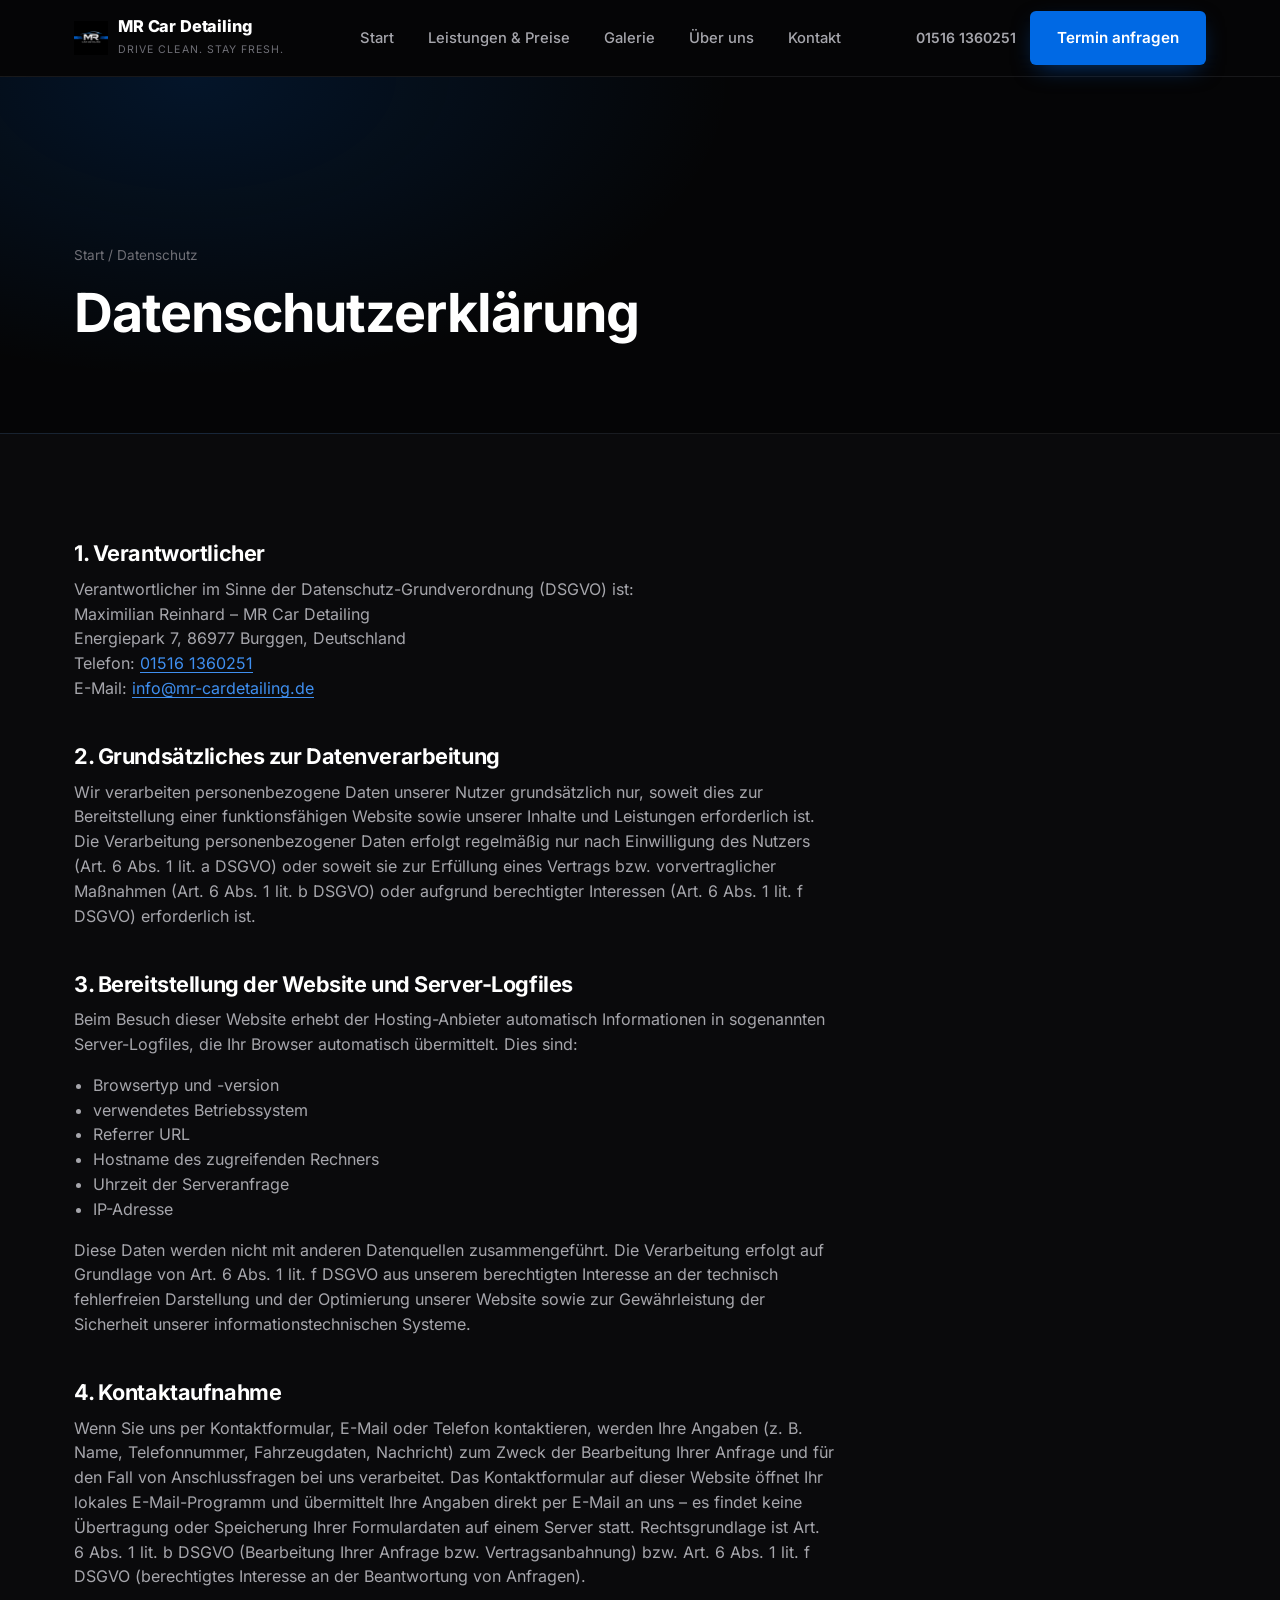
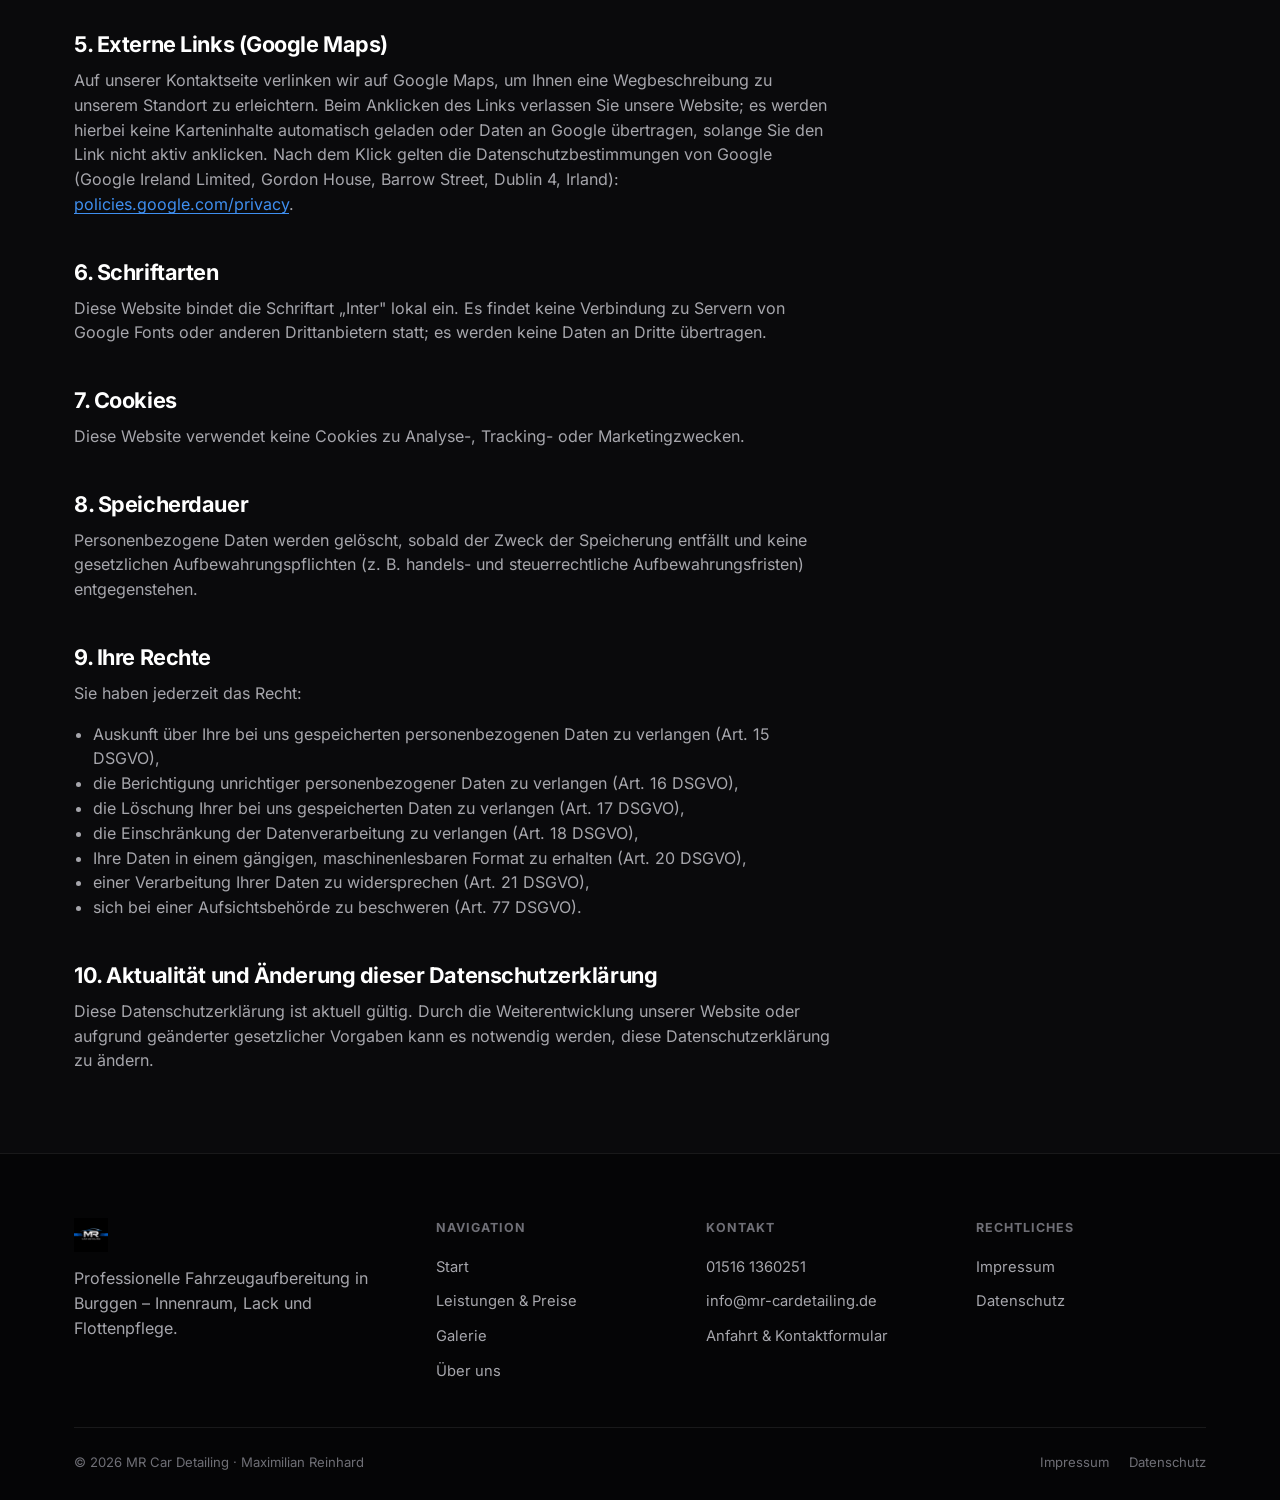
==== datenschutz.html @ b1532a8d "Add MR Car Detailing website Static HTML/CSS/JS site (no build step) with Start, Leistungen & Preise" ====
<!doctype html>
<html lang="de">
<head>
<meta charset="UTF-8">
<meta name="viewport" content="width=device-width, initial-scale=1.0">
<title>Datenschutzerklärung – MR Car Detailing</title>
<meta name="robots" content="noindex">
<link rel="icon" type="image/png" href="assets/img/logo/logo-dark.png">
<link rel="stylesheet" href="assets/css/fonts.css">
<link rel="stylesheet" href="assets/css/style.css">
</head>
<body>

<header class="site-header">
  <div class="container">
    <a href="index.html" class="brand">
      <img src="assets/img/logo/logo-dark.png" alt="MR Car Detailing Logo">
      <span class="stack">
        <span class="brand-name">MR Car Detailing</span>
        <span class="brand-tagline">Drive Clean. Stay Fresh.</span>
      </span>
    </a>
    <nav class="nav-links">
      <a href="index.html">Start</a>
      <a href="leistungen-preise.html">Leistungen &amp; Preise</a>
      <a href="galerie.html">Galerie</a>
      <a href="ueber-uns.html">Über uns</a>
      <a href="kontakt.html">Kontakt</a>
    </nav>
    <div class="nav-cta">
      <a class="nav-phone" href="tel:+4915161360251">01516 1360251</a>
      <a class="btn btn-primary" href="kontakt.html">Termin anfragen</a>
      <button class="nav-toggle" aria-label="Menü öffnen" aria-expanded="false">☰</button>
    </div>
  </div>
</header>
<div class="mobile-menu">
  <div class="container">
    <a href="index.html">Start</a>
    <a href="leistungen-preise.html">Leistungen &amp; Preise</a>
    <a href="galerie.html">Galerie</a>
    <a href="ueber-uns.html">Über uns</a>
    <a href="kontakt.html">Kontakt</a>
    <a href="tel:+4915161360251">01516 1360251</a>
  </div>
</div>

<header class="page-header">
  <div class="container">
    <div class="breadcrumb"><a href="index.html">Start</a> / Datenschutz</div>
    <h1>Datenschutzerklärung</h1>
  </div>
</header>

<main>
  <section class="section-tight">
    <div class="container">
      <div class="legal-content">

        <h2>1. Verantwortlicher</h2>
        <p>
          Verantwortlicher im Sinne der Datenschutz-Grundverordnung (DSGVO) ist:<br>
          Maximilian Reinhard – MR Car Detailing<br>
          Energiepark 7, 86977 Burggen, Deutschland<br>
          Telefon: <a href="tel:+4915161360251">01516 1360251</a><br>
          E-Mail: <a href="mailto:info@mr-cardetailing.de">info@mr-cardetailing.de</a>
        </p>

        <h2>2. Grundsätzliches zur Datenverarbeitung</h2>
        <p>Wir verarbeiten personenbezogene Daten unserer Nutzer grundsätzlich nur, soweit dies zur Bereitstellung einer funktionsfähigen Website sowie unserer Inhalte und Leistungen erforderlich ist. Die Verarbeitung personenbezogener Daten erfolgt regelmäßig nur nach Einwilligung des Nutzers (Art. 6 Abs. 1 lit. a DSGVO) oder soweit sie zur Erfüllung eines Vertrags bzw. vorvertraglicher Maßnahmen (Art. 6 Abs. 1 lit. b DSGVO) oder aufgrund berechtigter Interessen (Art. 6 Abs. 1 lit. f DSGVO) erforderlich ist.</p>

        <h2>3. Bereitstellung der Website und Server-Logfiles</h2>
        <p>Beim Besuch dieser Website erhebt der Hosting-Anbieter automatisch Informationen in sogenannten Server-Logfiles, die Ihr Browser automatisch übermittelt. Dies sind:</p>
        <ul>
          <li>Browsertyp und -version</li>
          <li>verwendetes Betriebssystem</li>
          <li>Referrer URL</li>
          <li>Hostname des zugreifenden Rechners</li>
          <li>Uhrzeit der Serveranfrage</li>
          <li>IP-Adresse</li>
        </ul>
        <p>Diese Daten werden nicht mit anderen Datenquellen zusammengeführt. Die Verarbeitung erfolgt auf Grundlage von Art. 6 Abs. 1 lit. f DSGVO aus unserem berechtigten Interesse an der technisch fehlerfreien Darstellung und der Optimierung unserer Website sowie zur Gewährleistung der Sicherheit unserer informationstechnischen Systeme.</p>

        <h2>4. Kontaktaufnahme</h2>
        <p>Wenn Sie uns per Kontaktformular, E-Mail oder Telefon kontaktieren, werden Ihre Angaben (z. B. Name, Telefonnummer, Fahrzeugdaten, Nachricht) zum Zweck der Bearbeitung Ihrer Anfrage und für den Fall von Anschlussfragen bei uns verarbeitet. Das Kontaktformular auf dieser Website öffnet Ihr lokales E-Mail-Programm und übermittelt Ihre Angaben direkt per E-Mail an uns – es findet keine Übertragung oder Speicherung Ihrer Formulardaten auf einem Server statt. Rechtsgrundlage ist Art. 6 Abs. 1 lit. b DSGVO (Bearbeitung Ihrer Anfrage bzw. Vertragsanbahnung) bzw. Art. 6 Abs. 1 lit. f DSGVO (berechtigtes Interesse an der Beantwortung von Anfragen).</p>

        <h2>5. Externe Links (Google Maps)</h2>
        <p>Auf unserer Kontaktseite verlinken wir auf Google Maps, um Ihnen eine Wegbeschreibung zu unserem Standort zu erleichtern. Beim Anklicken des Links verlassen Sie unsere Website; es werden hierbei keine Karteninhalte automatisch geladen oder Daten an Google übertragen, solange Sie den Link nicht aktiv anklicken. Nach dem Klick gelten die Datenschutzbestimmungen von Google (Google Ireland Limited, Gordon House, Barrow Street, Dublin 4, Irland): <a href="https://policies.google.com/privacy" target="_blank" rel="noopener">policies.google.com/privacy</a>.</p>

        <h2>6. Schriftarten</h2>
        <p>Diese Website bindet die Schriftart „Inter" lokal ein. Es findet keine Verbindung zu Servern von Google Fonts oder anderen Drittanbietern statt; es werden keine Daten an Dritte übertragen.</p>

        <h2>7. Cookies</h2>
        <p>Diese Website verwendet keine Cookies zu Analyse-, Tracking- oder Marketingzwecken.</p>

        <h2>8. Speicherdauer</h2>
        <p>Personenbezogene Daten werden gelöscht, sobald der Zweck der Speicherung entfällt und keine gesetzlichen Aufbewahrungspflichten (z. B. handels- und steuerrechtliche Aufbewahrungsfristen) entgegenstehen.</p>

        <h2>9. Ihre Rechte</h2>
        <p>Sie haben jederzeit das Recht:</p>
        <ul>
          <li>Auskunft über Ihre bei uns gespeicherten personenbezogenen Daten zu verlangen (Art. 15 DSGVO),</li>
          <li>die Berichtigung unrichtiger personenbezogener Daten zu verlangen (Art. 16 DSGVO),</li>
          <li>die Löschung Ihrer bei uns gespeicherten Daten zu verlangen (Art. 17 DSGVO),</li>
          <li>die Einschränkung der Datenverarbeitung zu verlangen (Art. 18 DSGVO),</li>
          <li>Ihre Daten in einem gängigen, maschinenlesbaren Format zu erhalten (Art. 20 DSGVO),</li>
          <li>einer Verarbeitung Ihrer Daten zu widersprechen (Art. 21 DSGVO),</li>
          <li>sich bei einer Aufsichtsbehörde zu beschweren (Art. 77 DSGVO).</li>
        </ul>

        <h2>10. Aktualität und Änderung dieser Datenschutzerklärung</h2>
        <p>Diese Datenschutzerklärung ist aktuell gültig. Durch die Weiterentwicklung unserer Website oder aufgrund geänderter gesetzlicher Vorgaben kann es notwendig werden, diese Datenschutzerklärung zu ändern.</p>

      </div>
    </div>
  </section>
</main>

<footer class="site-footer">
  <div class="container">
    <div class="footer-grid">
      <div>
        <a href="index.html" class="brand" style="margin-bottom:14px;">
          <img src="assets/img/logo/logo-dark.png" alt="MR Car Detailing Logo">
        </a>
        <p style="max-width:32ch;">Professionelle Fahrzeugaufbereitung in Burggen – Innenraum, Lack und Flottenpflege.</p>
      </div>
      <div>
        <h4>Navigation</h4>
        <ul>
          <li><a href="index.html">Start</a></li>
          <li><a href="leistungen-preise.html">Leistungen &amp; Preise</a></li>
          <li><a href="galerie.html">Galerie</a></li>
          <li><a href="ueber-uns.html">Über uns</a></li>
        </ul>
      </div>
      <div>
        <h4>Kontakt</h4>
        <ul>
          <li><a href="tel:+4915161360251">01516 1360251</a></li>
          <li><a href="mailto:info@mr-cardetailing.de">info@mr-cardetailing.de</a></li>
          <li><a href="kontakt.html">Anfahrt &amp; Kontaktformular</a></li>
        </ul>
      </div>
      <div>
        <h4>Rechtliches</h4>
        <ul>
          <li><a href="impressum.html">Impressum</a></li>
          <li><a href="datenschutz.html">Datenschutz</a></li>
        </ul>
      </div>
    </div>
    <div class="footer-bottom">
      <span>© <span id="year"></span> MR Car Detailing · Maximilian Reinhard</span>
      <nav><a href="impressum.html">Impressum</a><a href="datenschutz.html">Datenschutz</a></nav>
    </div>
  </div>
</footer>

<script>document.getElementById("year").textContent = new Date().getFullYear();</script>
<script src="assets/js/main.js"></script>
</body>
</html>
---- assets/css/fonts.css ----
/* Inter — self-hosted (SIL OFL 1.1, see assets/fonts/OFL.txt), variable font instanced per weight */
@font-face {
  font-family: "Inter";
  font-style: normal;
  font-weight: 300 800;
  font-display: swap;
  src: url("../fonts/inter-latin.woff2") format("woff2");
  unicode-range: U+0000-00FF, U+0131, U+0152-0153, U+02BB-02BC, U+02C6, U+02DA, U+02DC, U+2000-206F, U+2074, U+20AC, U+2122, U+2191, U+2193, U+2212, U+2215, U+FEFF, U+FFFD;
}
@font-face {
  font-family: "Inter";
  font-style: normal;
  font-weight: 300 800;
  font-display: swap;
  src: url("../fonts/inter-latin-ext.woff2") format("woff2");
  unicode-range: U+0100-024F, U+0259, U+1E00-1EFF, U+2020, U+20A0-20AB, U+20AD-20CF, U+2113, U+2C60-2C7F, U+A720-A7FF;
}
---- assets/css/style.css ----
/* ===========================================================
   MR Car Detailing — Design Tokens & Base Styles
   =========================================================== */

:root {
  /* Brand colors (extracted from logo) */
  --brand-blue: #0069e4;
  --brand-blue-light: #3f8ff0;
  --brand-blue-dark: #0050ad;
  --chrome-100: #f2f2f3;
  --chrome-300: #d6d6d9;
  --chrome-500: #a9a9ae;

  /* Surface tones — avoid pure #000 to prevent OLED smear / keep depth */
  --bg-deep: #050506;
  --bg-base: #0a0a0c;
  --bg-elevated: #121215;
  --bg-elevated-2: #1a1a1e;
  --border-hairline: rgba(255, 255, 255, 0.08);
  --border-hairline-strong: rgba(255, 255, 255, 0.14);

  --fg: #f5f5f6;
  --fg-muted: #a6a6ac;
  --fg-faint: #6f6f76;

  --radius-sm: 6px;
  --radius-md: 12px;
  --radius-lg: 20px;

  --shadow-card: 0 1px 2px rgba(0, 0, 0, 0.4), 0 12px 32px -12px rgba(0, 0, 0, 0.55);
  --ease: cubic-bezier(0.16, 1, 0.3, 1);

  --container: 1180px;

  font-family: "Inter", -apple-system, BlinkMacSystemFont, "Segoe UI", sans-serif;
}

* { box-sizing: border-box; }
html { scroll-behavior: smooth; }

body {
  margin: 0;
  background: var(--bg-base);
  color: var(--fg);
  font-family: "Inter", -apple-system, BlinkMacSystemFont, "Segoe UI", sans-serif;
  -webkit-font-smoothing: antialiased;
  line-height: 1.55;
}

img { max-width: 100%; display: block; }

a { color: inherit; text-decoration: none; }

.container {
  width: 100%;
  max-width: var(--container);
  margin-inline: auto;
  padding-inline: 24px;
}

h1, h2, h3, h4 {
  font-weight: 700;
  letter-spacing: -0.02em;
  margin: 0 0 0.5em;
  color: #ffffff;
}

h1 { font-size: clamp(2.1rem, 4.2vw, 3.4rem); line-height: 1.08; }
h2 { font-size: clamp(1.6rem, 2.8vw, 2.3rem); line-height: 1.15; }
h3 { font-size: 1.25rem; }

p { color: var(--fg-muted); margin: 0 0 1em; }

.eyebrow {
  display: inline-flex;
  align-items: center;
  gap: 8px;
  font-size: 0.78rem;
  font-weight: 600;
  letter-spacing: 0.14em;
  text-transform: uppercase;
  color: var(--brand-blue-light);
  margin-bottom: 14px;
}
.eyebrow::before {
  content: "";
  width: 22px;
  height: 2px;
  background: var(--brand-blue);
  display: inline-block;
}

.lede {
  font-size: 1.1rem;
  color: var(--fg-muted);
  max-width: 60ch;
}

/* ---------- Buttons ---------- */
.btn {
  display: inline-flex;
  align-items: center;
  justify-content: center;
  gap: 8px;
  padding: 14px 26px;
  border-radius: var(--radius-sm);
  font-weight: 600;
  font-size: 0.95rem;
  border: 1px solid transparent;
  cursor: pointer;
  transition: transform 0.2s var(--ease), background 0.2s var(--ease), border-color 0.2s var(--ease), color .2s var(--ease);
  white-space: nowrap;
}
.btn:active { transform: scale(0.97); }

.btn-primary {
  background: var(--brand-blue);
  color: #fff;
  box-shadow: 0 8px 24px -8px rgba(0, 105, 228, 0.55);
}
.btn-primary:hover { background: var(--brand-blue-light); }

.btn-ghost {
  background: transparent;
  border-color: var(--border-hairline-strong);
  color: var(--fg);
}
.btn-ghost:hover { border-color: var(--brand-blue-light); color: var(--brand-blue-light); }

.btn-block { width: 100%; }

/* ---------- Header ---------- */
.site-header {
  position: sticky;
  top: 0;
  z-index: 50;
  background: rgba(5, 5, 6, 0.78);
  backdrop-filter: blur(14px) saturate(140%);
  border-bottom: 1px solid var(--border-hairline);
}
.site-header .container {
  display: flex;
  align-items: center;
  justify-content: space-between;
  height: 76px;
}
.brand { display: flex; align-items: center; gap: 10px; }
.brand img { height: 34px; width: auto; }
.brand-name {
  font-weight: 800;
  font-size: 1.02rem;
  letter-spacing: -0.01em;
  color: #fff;
  line-height: 1.1;
}
.brand-tagline {
  font-size: 0.66rem;
  color: var(--fg-faint);
  text-transform: uppercase;
  letter-spacing: 0.1em;
}

.nav-links {
  display: flex;
  align-items: center;
  gap: 2px;
}
.nav-links a {
  padding: 10px 16px;
  font-size: 0.92rem;
  font-weight: 500;
  color: var(--fg-muted);
  border-radius: var(--radius-sm);
  transition: color .2s var(--ease), background .2s var(--ease);
}
.nav-links a:hover { color: #fff; background: var(--bg-elevated); }
.nav-links a.active { color: #fff; }

.nav-cta { display: flex; align-items: center; gap: 14px; }
.nav-phone {
  display: none;
  font-size: 0.88rem;
  font-weight: 600;
  color: var(--fg-muted);
}

.nav-toggle {
  display: none;
  background: none;
  border: 1px solid var(--border-hairline-strong);
  border-radius: var(--radius-sm);
  width: 42px;
  height: 42px;
  color: #fff;
  font-size: 1.2rem;
  cursor: pointer;
}

@media (min-width: 860px) {
  .nav-phone { display: inline; }
}

@media (max-width: 900px) {
  .nav-links { display: none; }
  .nav-toggle { display: inline-flex; align-items: center; justify-content: center; }
}

.mobile-menu {
  display: none;
  border-bottom: 1px solid var(--border-hairline);
  background: var(--bg-deep);
}
.mobile-menu.open { display: block; }
.mobile-menu .container { padding-block: 10px; display: flex; flex-direction: column; }
.mobile-menu a {
  padding: 14px 4px;
  border-bottom: 1px solid var(--border-hairline);
  font-weight: 500;
  color: var(--fg-muted);
}
.mobile-menu a:last-child { border-bottom: none; }

/* ---------- Sections ---------- */
section { padding: 96px 0; }
.section-tight { padding: 64px 0; }
.section-alt { background: var(--bg-deep); border-top: 1px solid var(--border-hairline); border-bottom: 1px solid var(--border-hairline); }

.section-head { max-width: 640px; margin-bottom: 52px; }
.section-head.center { margin-inline: auto; text-align: center; }
.section-head.center .eyebrow::before { display: none; }

/* ---------- Hero ---------- */
.hero {
  position: relative;
  min-height: 92vh;
  display: flex;
  align-items: center;
  overflow: hidden;
  padding-top: 76px;
}
.hero-bg {
  position: absolute;
  inset: 0;
  z-index: 0;
}
.hero-bg img {
  width: 100%;
  height: 100%;
  object-fit: cover;
  object-position: center 60%;
}
.hero-bg::after {
  content: "";
  position: absolute;
  inset: 0;
  background:
    linear-gradient(180deg, rgba(5,5,6,0.32) 0%, rgba(5,5,6,0.55) 45%, rgba(5,5,6,0.95) 100%),
    linear-gradient(90deg, rgba(5,5,6,0.88) 0%, rgba(5,5,6,0.15) 55%, rgba(5,5,6,0.4) 100%);
}
.hero-content { position: relative; z-index: 1; padding-block: 40px; }
.hero-content .lede { font-size: 1.18rem; }
.hero-actions { display: flex; gap: 14px; margin-top: 34px; flex-wrap: wrap; }

.hero-stats {
  display: flex;
  gap: 40px;
  margin-top: 64px;
  flex-wrap: wrap;
}
.hero-stat strong {
  display: block;
  font-size: 1.7rem;
  font-weight: 800;
  color: #fff;
}
.hero-stat span {
  font-size: 0.82rem;
  color: var(--fg-faint);
  text-transform: uppercase;
  letter-spacing: 0.06em;
}

/* ---------- Cards / Grids ---------- */
.grid { display: grid; gap: 24px; }
.grid-3 { grid-template-columns: repeat(3, 1fr); }
.grid-2 { grid-template-columns: repeat(2, 1fr); }
@media (max-width: 860px) {
  .grid-3 { grid-template-columns: 1fr; }
  .grid-2 { grid-template-columns: 1fr; }
}

.card {
  background: var(--bg-elevated);
  border: 1px solid var(--border-hairline);
  border-radius: var(--radius-md);
  padding: 32px;
  transition: border-color .25s var(--ease), transform .25s var(--ease);
}
.card:hover { border-color: var(--border-hairline-strong); transform: translateY(-2px); }

.icon-badge {
  width: 46px;
  height: 46px;
  border-radius: var(--radius-sm);
  background: rgba(0, 105, 228, 0.12);
  border: 1px solid rgba(0, 105, 228, 0.3);
  display: flex;
  align-items: center;
  justify-content: center;
  color: var(--brand-blue-light);
  margin-bottom: 20px;
}
.icon-badge svg { width: 22px; height: 22px; }

/* ---------- Before / After ---------- */
.ba-figure {
  position: relative;
  border-radius: var(--radius-md);
  overflow: hidden;
  border: 1px solid var(--border-hairline);
  background: var(--bg-elevated);
}
.ba-figure img { width: 100%; aspect-ratio: 3/4; object-fit: cover; }
.ba-tag {
  position: absolute;
  top: 14px;
  left: 14px;
  background: rgba(5,5,6,0.72);
  backdrop-filter: blur(6px);
  border: 1px solid var(--border-hairline-strong);
  color: #fff;
  font-size: 0.72rem;
  font-weight: 600;
  letter-spacing: 0.08em;
  text-transform: uppercase;
  padding: 6px 12px;
  border-radius: 100px;
}
.ba-tag.after { left: auto; right: 14px; background: rgba(0, 105, 228, 0.85); border-color: transparent; }
.ba-caption { padding: 16px 18px 20px; }
.ba-caption h3 { font-size: 1rem; margin-bottom: 2px; }
.ba-caption p { font-size: 0.88rem; margin: 0; }

.wide-figure { border-radius: var(--radius-lg); overflow: hidden; border: 1px solid var(--border-hairline); }
.wide-figure img { width: 100%; object-fit: cover; }

/* ---------- Pricing ---------- */
.price-table {
  width: 100%;
  border-collapse: collapse;
  background: var(--bg-elevated);
  border: 1px solid var(--border-hairline);
  border-radius: var(--radius-md);
  overflow: hidden;
}
.price-table caption {
  text-align: left;
  padding: 22px 26px 4px;
  font-weight: 700;
  font-size: 1.05rem;
  color: #fff;
}
.price-table th, .price-table td {
  text-align: left;
  padding: 16px 26px;
  border-top: 1px solid var(--border-hairline);
  font-size: 0.95rem;
}
.price-table thead th {
  color: var(--fg-faint);
  font-weight: 500;
  font-size: 0.78rem;
  text-transform: uppercase;
  letter-spacing: 0.06em;
  border-top: none;
}
.price-table td.price {
  text-align: right;
  font-weight: 700;
  color: #fff;
  font-variant-numeric: tabular-nums;
  white-space: nowrap;
}
.price-table td.name { color: var(--fg); font-weight: 500; }
.price-note { font-size: 0.82rem; color: var(--fg-faint); margin-top: 4px; }

.price-block { margin-bottom: 40px; }
.price-block:last-child { margin-bottom: 0; }

.tag-list { display: flex; flex-wrap: wrap; gap: 10px; margin-top: 18px; }
.tag-chip {
  font-size: 0.85rem;
  padding: 9px 16px;
  border-radius: 100px;
  background: var(--bg-elevated);
  border: 1px solid var(--border-hairline);
  color: var(--fg-muted);
}
.tag-chip strong { color: #fff; font-weight: 700; }

/* ---------- Steps ---------- */
.steps { counter-reset: step; display: grid; gap: 28px; }
.step { display: flex; gap: 20px; }
.step-num {
  flex: none;
  width: 42px;
  height: 42px;
  border-radius: 50%;
  border: 1px solid var(--border-hairline-strong);
  display: flex;
  align-items: center;
  justify-content: center;
  font-weight: 700;
  color: var(--brand-blue-light);
}

/* ---------- CTA band ---------- */
.cta-band {
  background: linear-gradient(135deg, var(--brand-blue-dark), var(--brand-blue) 60%, #0a4bb0);
  border-radius: var(--radius-lg);
  padding: 56px;
  text-align: center;
  position: relative;
  overflow: hidden;
}
.cta-band h2 { color: #fff; margin-bottom: 10px; }
.cta-band p { color: rgba(255,255,255,0.86); max-width: 52ch; margin-inline: auto 1.4em; }
.cta-band .btn-primary { background: #fff; color: var(--brand-blue-dark); box-shadow: none; }
.cta-band .btn-primary:hover { background: var(--chrome-100); }
.cta-band .btn-ghost { border-color: rgba(255,255,255,0.4); color: #fff; }
.cta-band .btn-ghost:hover { border-color: #fff; color: #fff; background: rgba(255,255,255,0.08); }

/* ---------- Footer ---------- */
.site-footer {
  border-top: 1px solid var(--border-hairline);
  background: var(--bg-deep);
  padding: 64px 0 28px;
}
.footer-grid {
  display: grid;
  grid-template-columns: 1.4fr 1fr 1fr 1fr;
  gap: 40px;
  padding-bottom: 44px;
}
@media (max-width: 860px) {
  .footer-grid { grid-template-columns: 1fr 1fr; }
}
.footer-grid h4 {
  color: var(--fg-faint);
  font-size: 0.78rem;
  text-transform: uppercase;
  letter-spacing: 0.08em;
  margin-bottom: 16px;
}
.footer-grid ul { list-style: none; margin: 0; padding: 0; display: flex; flex-direction: column; gap: 10px; }
.footer-grid a { color: var(--fg-muted); font-size: 0.92rem; }
.footer-grid a:hover { color: #fff; }
.footer-bottom {
  border-top: 1px solid var(--border-hairline);
  padding-top: 24px;
  display: flex;
  justify-content: space-between;
  flex-wrap: wrap;
  gap: 12px;
  font-size: 0.82rem;
  color: var(--fg-faint);
}
.footer-bottom a { color: var(--fg-faint); }
.footer-bottom a:hover { color: #fff; }
.footer-bottom nav { display: flex; gap: 20px; flex-wrap: wrap; }

/* ---------- Page header (inner pages) ---------- */
.page-header {
  padding: 168px 0 64px;
  border-bottom: 1px solid var(--border-hairline);
  background:
    radial-gradient(ellipse 900px 500px at 15% 0%, rgba(0,105,228,0.16), transparent 60%),
    var(--bg-deep);
}
.breadcrumb { font-size: 0.85rem; color: var(--fg-faint); margin-bottom: 18px; }
.breadcrumb a:hover { color: var(--brand-blue-light); }

/* ---------- Legal pages ---------- */
.legal-content { max-width: 760px; }
.legal-content h2 { margin-top: 2em; font-size: 1.35rem; }
.legal-content h3 { margin-top: 1.4em; font-size: 1.05rem; color: #fff; }
.legal-content p, .legal-content li { color: var(--fg-muted); }
.legal-content ul { padding-left: 1.2em; }
.legal-content a { color: var(--brand-blue-light); text-decoration: underline; text-underline-offset: 3px; }

/* ---------- Contact page ---------- */
.contact-grid {
  display: grid;
  grid-template-columns: 1fr 1fr;
  gap: 48px;
  align-items: start;
}
@media (max-width: 900px) { .contact-grid { grid-template-columns: 1fr; } }

.info-row { display: flex; gap: 16px; padding: 18px 0; border-top: 1px solid var(--border-hairline); }
.info-row:first-child { border-top: none; }
.info-row .icon-badge { margin-bottom: 0; }
.info-row h3 { margin-bottom: 2px; font-size: 0.98rem; }
.info-row p { margin: 0; font-size: 0.92rem; }

form.contact-form { display: grid; gap: 16px; }
.form-row { display: grid; grid-template-columns: 1fr 1fr; gap: 16px; }
@media (max-width: 560px) { .form-row { grid-template-columns: 1fr; } }
label { font-size: 0.85rem; font-weight: 500; color: var(--fg-muted); display: block; margin-bottom: 6px; }
input, select, textarea {
  width: 100%;
  background: var(--bg-elevated);
  border: 1px solid var(--border-hairline-strong);
  border-radius: var(--radius-sm);
  padding: 13px 14px;
  color: #fff;
  font-family: inherit;
  font-size: 0.95rem;
}
input:focus, select:focus, textarea:focus {
  outline: none;
  border-color: var(--brand-blue);
  box-shadow: 0 0 0 3px rgba(0,105,228,0.22);
}
textarea { resize: vertical; min-height: 120px; }
.form-note { font-size: 0.8rem; color: var(--fg-faint); }

/* ---------- Utilities ---------- */
.mt-0 { margin-top: 0; }
.text-center { text-align: center; }
.stack { display: flex; flex-direction: column; gap: 6px; }
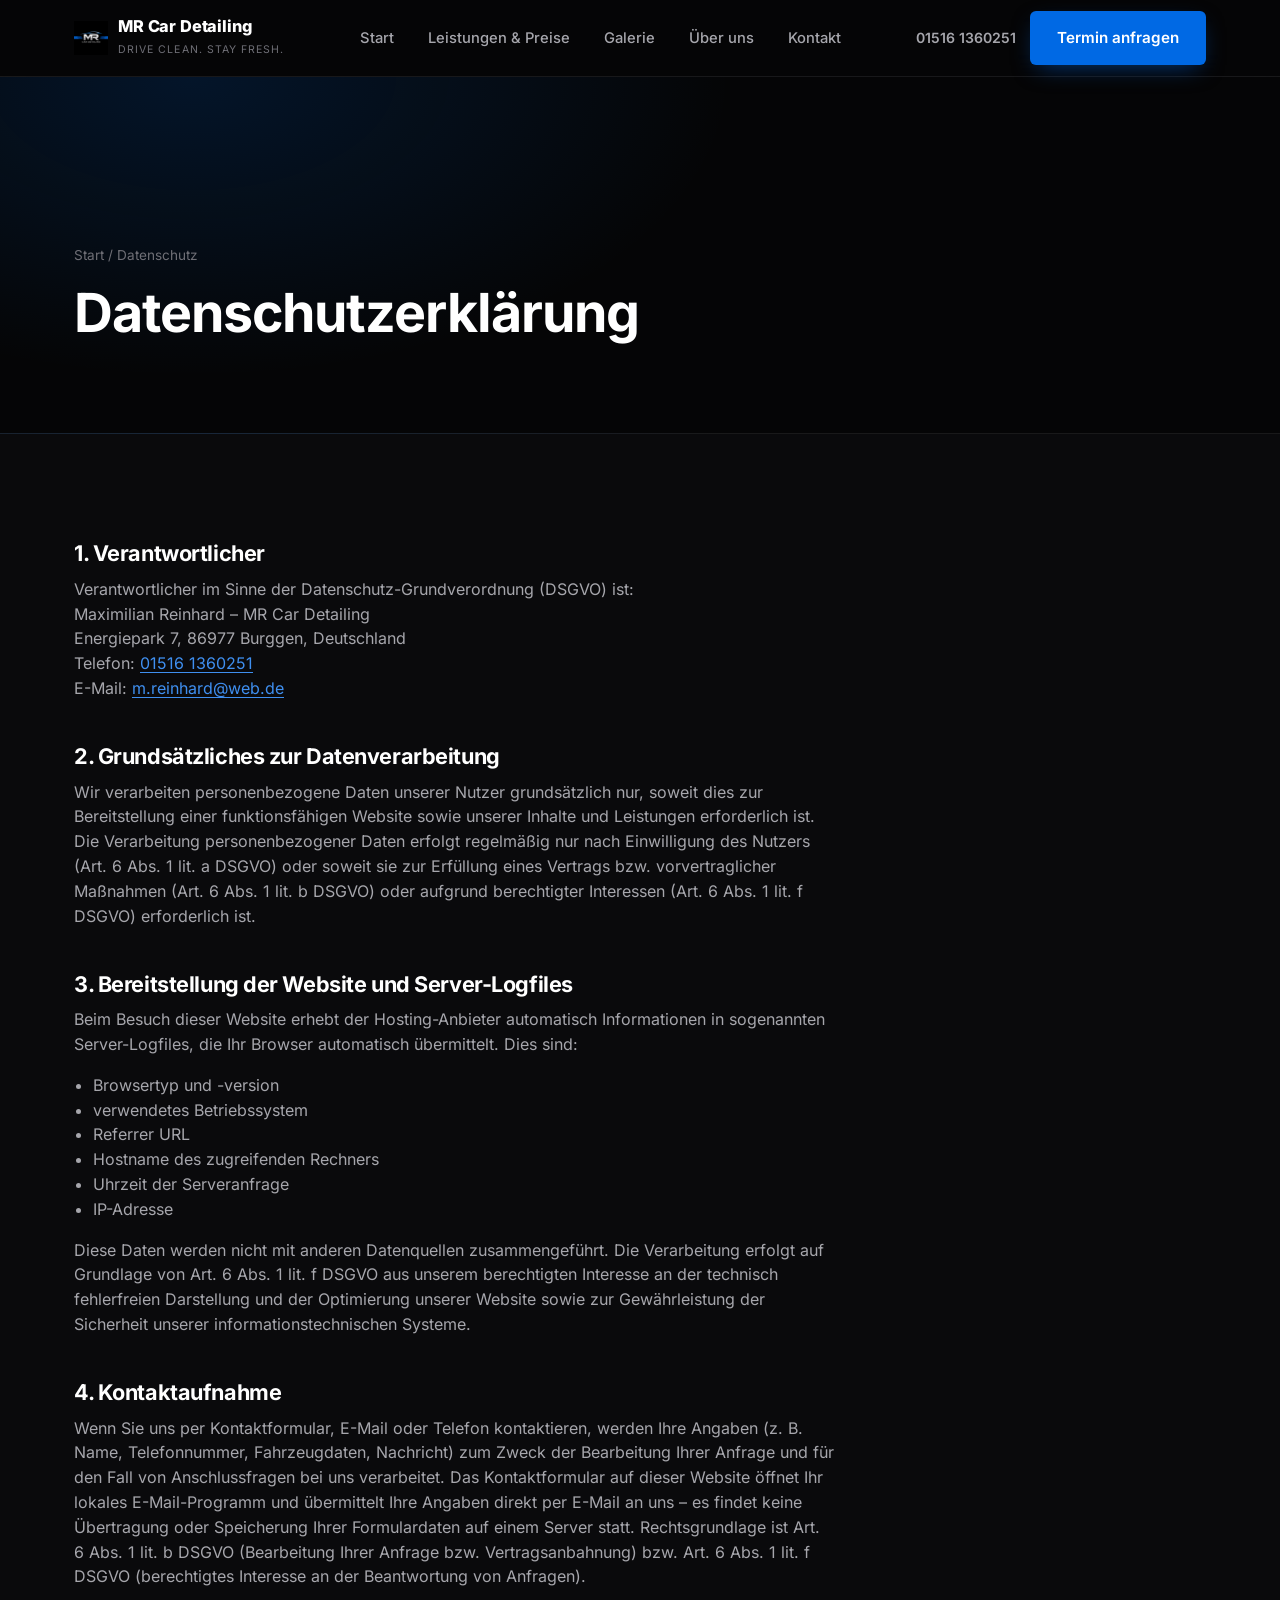
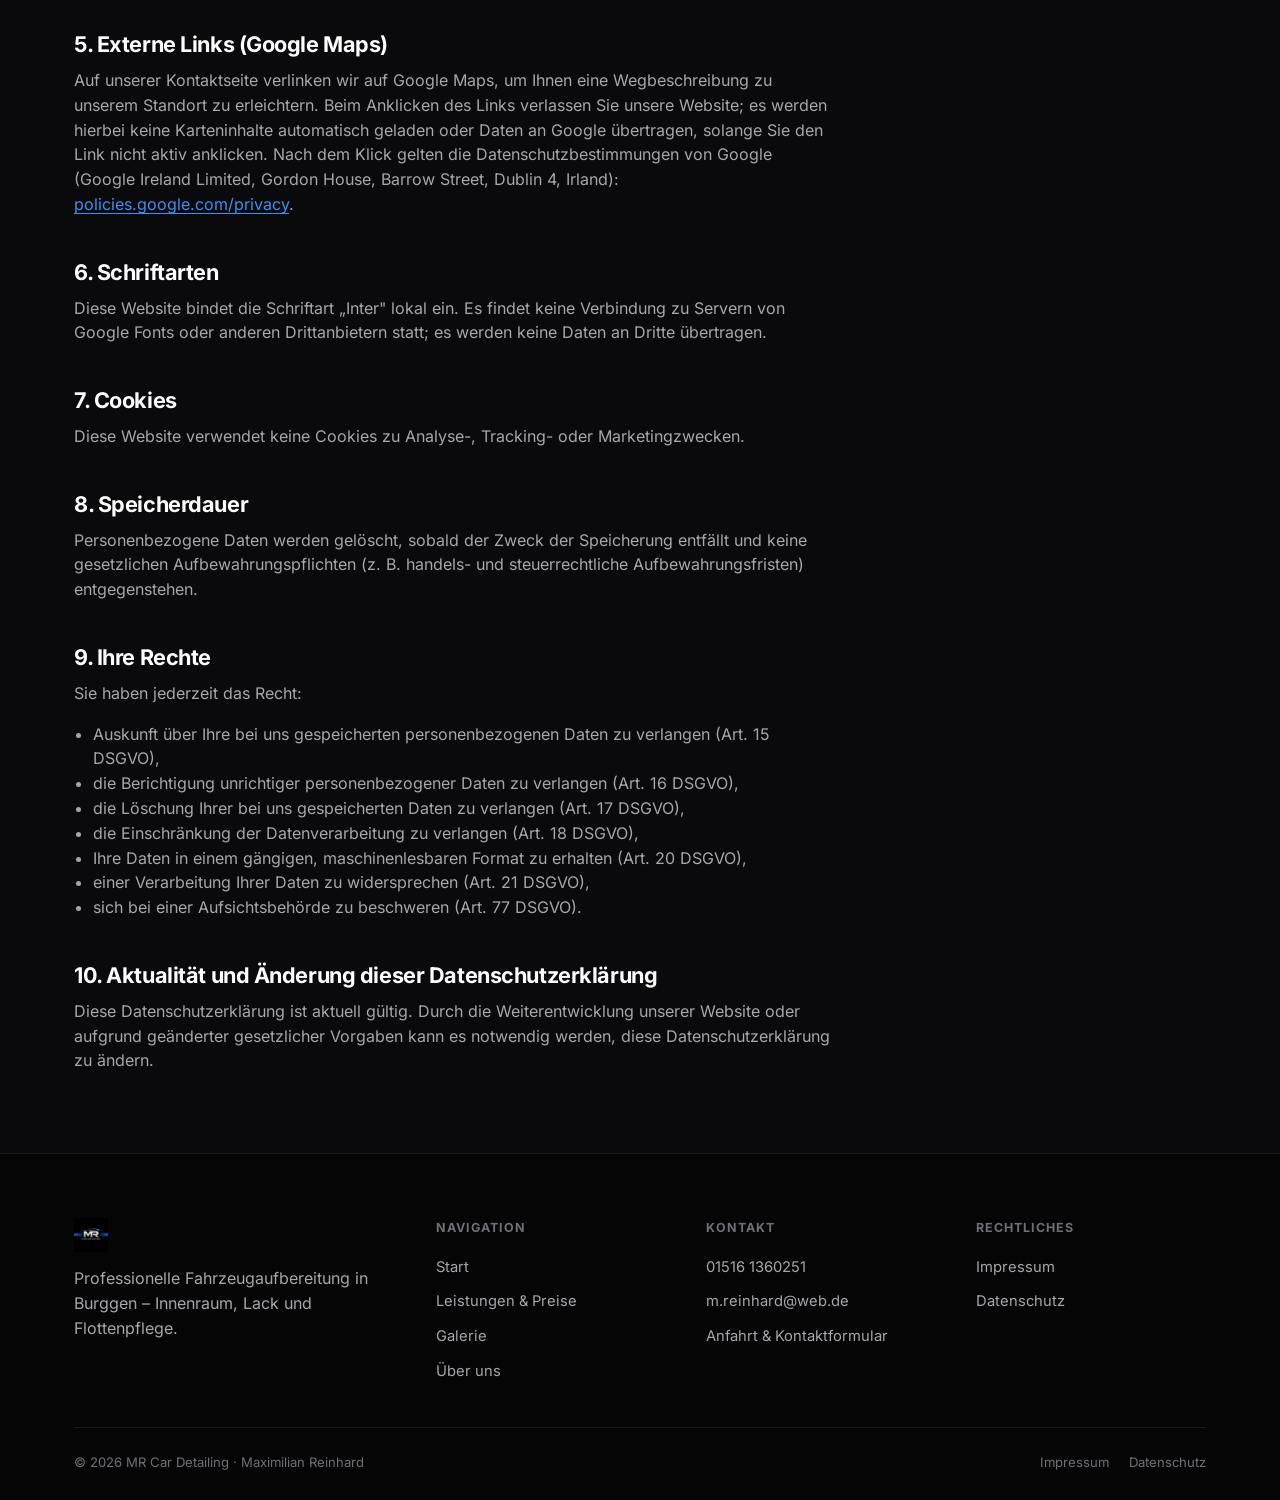
==== commit 40cecc67: "Add real contact email and opening hours Replace placeholder email with m.reinhard@web.de across all" ====
--- a/datenschutz.html
+++ b/datenschutz.html
@@ -63,7 +63,7 @@
           Maximilian Reinhard – MR Car Detailing<br>
           Energiepark 7, 86977 Burggen, Deutschland<br>
           Telefon: <a href="tel:+4915161360251">01516 1360251</a><br>
-          E-Mail: <a href="mailto:info@mr-cardetailing.de">info@mr-cardetailing.de</a>
+          E-Mail: <a href="mailto:m.reinhard@web.de">m.reinhard@web.de</a>
         </p>
 
         <h2>2. Grundsätzliches zur Datenverarbeitung</h2>
@@ -138,7 +138,7 @@
         <h4>Kontakt</h4>
         <ul>
           <li><a href="tel:+4915161360251">01516 1360251</a></li>
-          <li><a href="mailto:info@mr-cardetailing.de">info@mr-cardetailing.de</a></li>
+          <li><a href="mailto:m.reinhard@web.de">m.reinhard@web.de</a></li>
           <li><a href="kontakt.html">Anfahrt &amp; Kontaktformular</a></li>
         </ul>
       </div>
--- a/assets/css/style.css
+++ b/assets/css/style.css
@@ -503,6 +503,10 @@
 .info-row h3 { margin-bottom: 2px; font-size: 0.98rem; }
 .info-row p { margin: 0; font-size: 0.92rem; }
 
+.hours-list { display: flex; flex-direction: column; gap: 5px; margin-top: 6px; }
+.hours-row { display: flex; justify-content: space-between; gap: 20px; font-size: 0.92rem; color: var(--fg-muted); }
+.hours-row span:last-child { color: #fff; font-weight: 500; text-align: right; }
+
 form.contact-form { display: grid; gap: 16px; }
 .form-row { display: grid; grid-template-columns: 1fr 1fr; gap: 16px; }
 @media (max-width: 560px) { .form-row { grid-template-columns: 1fr; } }
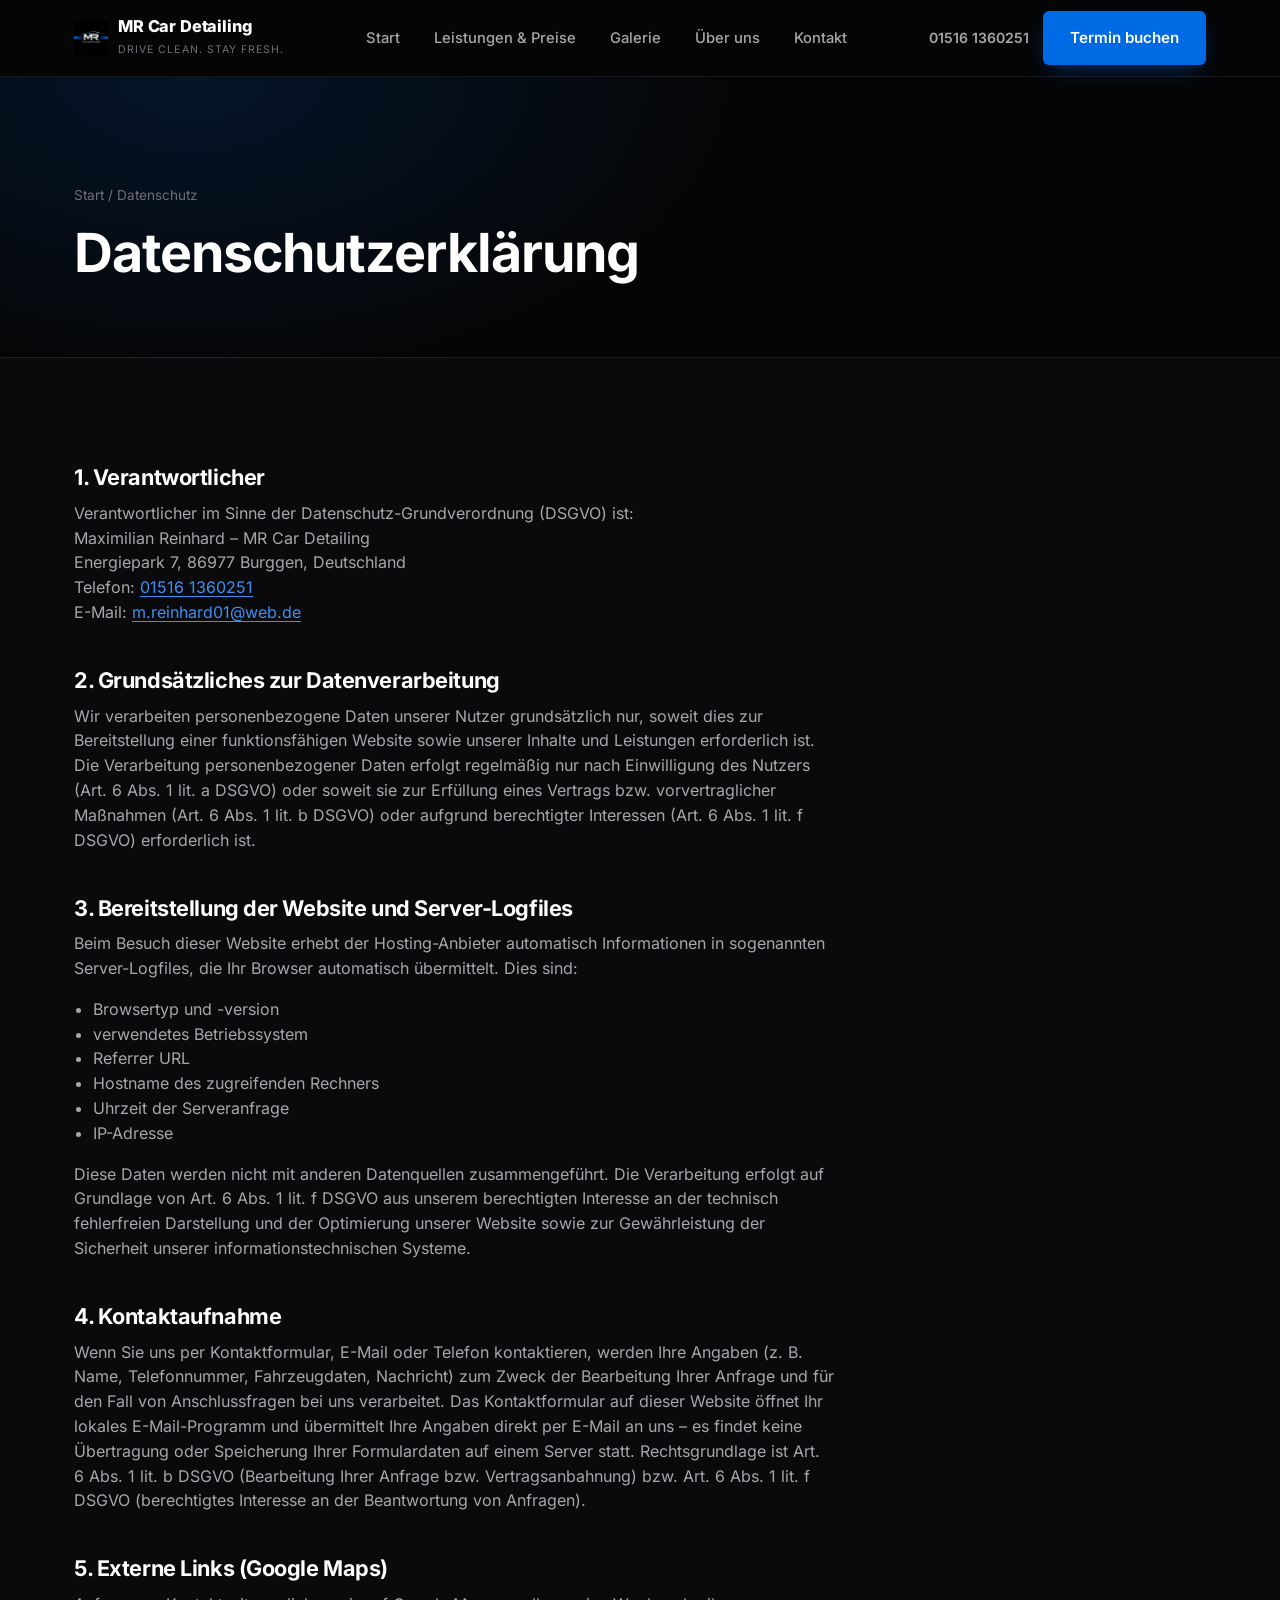
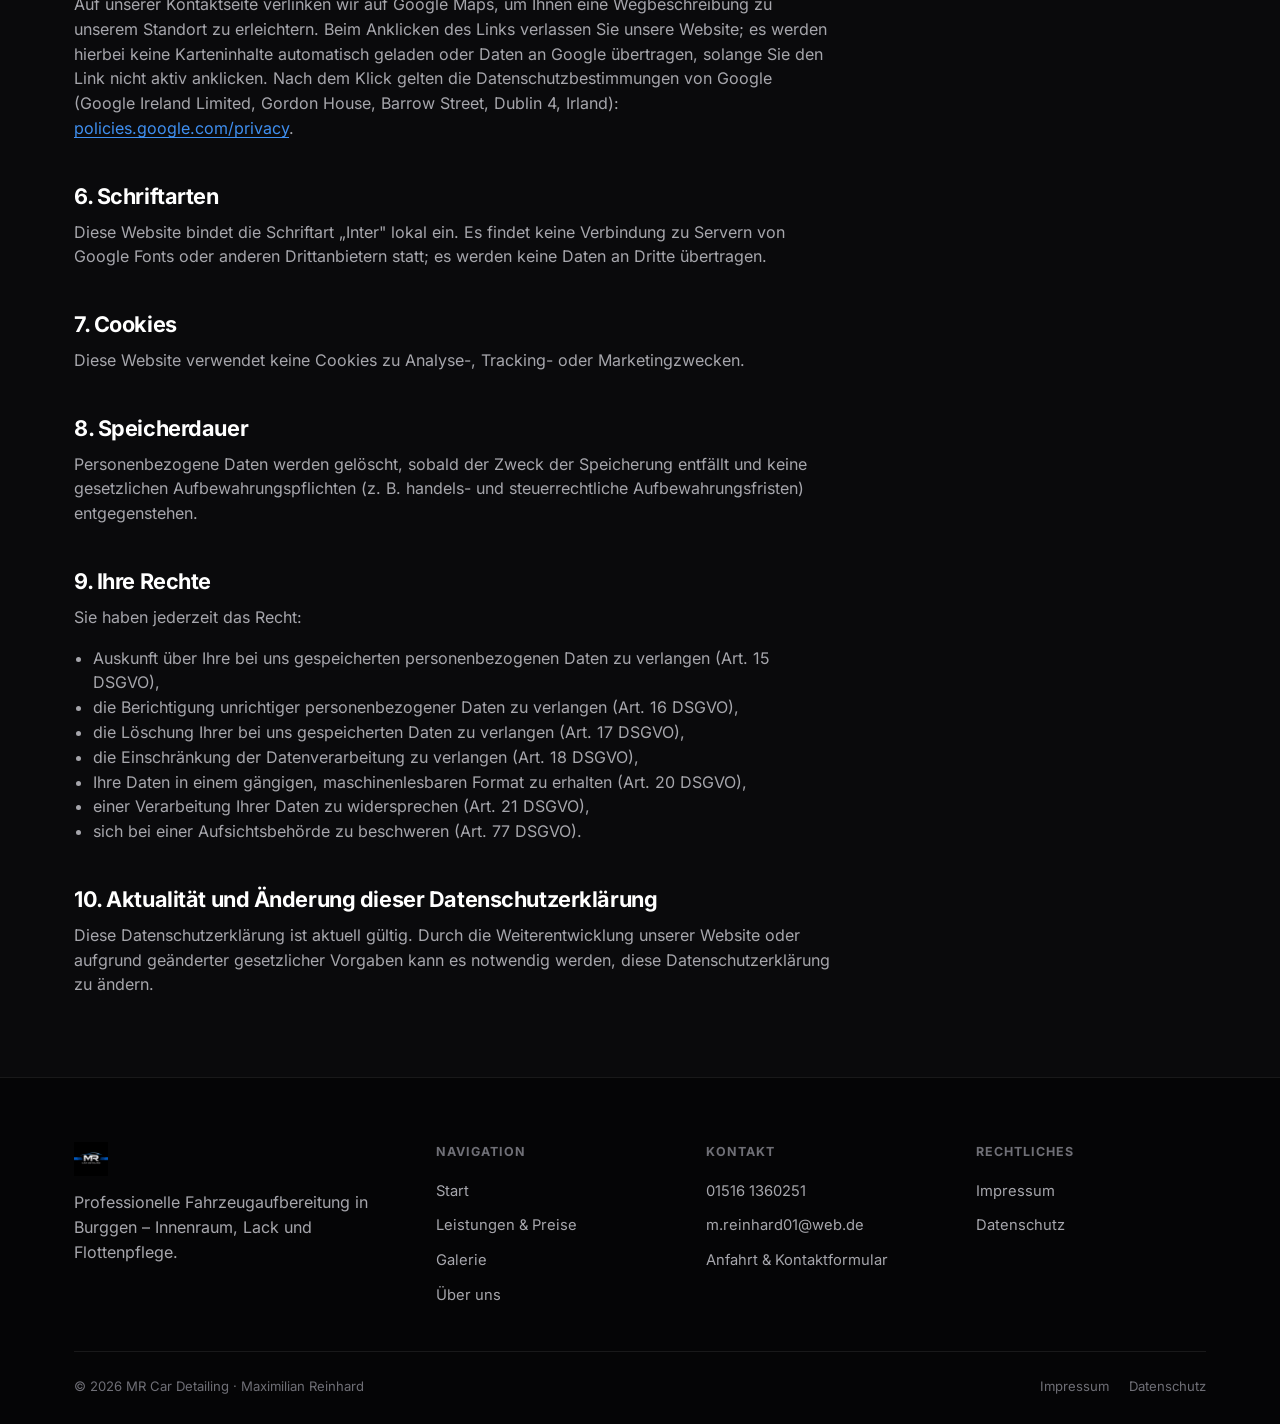
==== commit b16cbdaa: "E-Mail-Adresse auf m.reinhard01@web.de aktualisiert, Termin anfragen zu Termin buchen geändert" ====
--- a/datenschutz.html
+++ b/datenschutz.html
@@ -29,7 +29,7 @@
     </nav>
     <div class="nav-cta">
       <a class="nav-phone" href="tel:+4915161360251">01516 1360251</a>
-      <a class="btn btn-primary" href="kontakt.html">Termin anfragen</a>
+      <a class="btn btn-primary" href="kontakt.html">Termin buchen</a>
       <button class="nav-toggle" aria-label="Menü öffnen" aria-expanded="false">☰</button>
     </div>
   </div>
@@ -63,7 +63,7 @@
           Maximilian Reinhard – MR Car Detailing<br>
           Energiepark 7, 86977 Burggen, Deutschland<br>
           Telefon: <a href="tel:+4915161360251">01516 1360251</a><br>
-          E-Mail: <a href="mailto:m.reinhard@web.de">m.reinhard@web.de</a>
+          E-Mail: <a href="mailto:m.reinhard01@web.de">m.reinhard01@web.de</a>
         </p>
 
         <h2>2. Grundsätzliches zur Datenverarbeitung</h2>
@@ -138,7 +138,7 @@
         <h4>Kontakt</h4>
         <ul>
           <li><a href="tel:+4915161360251">01516 1360251</a></li>
-          <li><a href="mailto:m.reinhard@web.de">m.reinhard@web.de</a></li>
+          <li><a href="mailto:m.reinhard01@web.de">m.reinhard01@web.de</a></li>
           <li><a href="kontakt.html">Anfahrt &amp; Kontaktformular</a></li>
         </ul>
       </div>
--- a/assets/css/style.css
+++ b/assets/css/style.css
@@ -137,27 +137,35 @@
   background: rgba(5, 5, 6, 0.78);
   backdrop-filter: blur(14px) saturate(140%);
   border-bottom: 1px solid var(--border-hairline);
-}
+  transition: transform 0.3s ease;
+}
+.site-header.header-hidden { transform: translateY(-100%); }
 .site-header .container {
   display: flex;
   align-items: center;
   justify-content: space-between;
   height: 76px;
 }
-.brand { display: flex; align-items: center; gap: 10px; }
-.brand img { height: 34px; width: auto; }
+.brand { display: flex; align-items: center; gap: 10px; min-width: 0; }
+.brand img { height: 34px; width: auto; flex-shrink: 0; }
 .brand-name {
   font-weight: 800;
   font-size: 1.02rem;
   letter-spacing: -0.01em;
   color: #fff;
   line-height: 1.1;
+  white-space: nowrap;
+  overflow: hidden;
+  text-overflow: ellipsis;
 }
 .brand-tagline {
   font-size: 0.66rem;
   color: var(--fg-faint);
   text-transform: uppercase;
   letter-spacing: 0.1em;
+  white-space: nowrap;
+  overflow: hidden;
+  text-overflow: ellipsis;
 }
 
 .nav-links {
@@ -383,9 +391,15 @@
 }
 .price-table td.name { color: var(--fg); font-weight: 500; }
 .price-note { font-size: 0.82rem; color: var(--fg-faint); margin-top: 4px; }
-
-.price-block { margin-bottom: 40px; }
-.price-block:last-child { margin-bottom: 0; }
+.price-note-list { list-style: none; padding: 0; margin: 6px 0 0; font-size: 0.82rem; color: var(--fg-faint); }
+.price-note-list li { position: relative; padding-left: 14px; line-height: 1.5; }
+.price-note-list li::before { content: "•"; position: absolute; left: 0; color: var(--brand-blue-light); }
+
+.price-table-compare tbody tr { vertical-align: top; }
+.price-table-compare tbody tr:nth-child(2) .price-note-list { min-height: 60px; }
+.price-table-compare tbody tr:nth-child(3) .price-note-list { min-height: 100px; }
+
+.price-block { align-self: start; }
 
 .tag-list { display: flex; flex-wrap: wrap; gap: 10px; margin-top: 18px; }
 .tag-chip {
@@ -424,7 +438,7 @@
   overflow: hidden;
 }
 .cta-band h2 { color: #fff; margin-bottom: 10px; }
-.cta-band p { color: rgba(255,255,255,0.86); max-width: 52ch; margin-inline: auto 1.4em; }
+.cta-band p { color: rgba(255,255,255,0.86); max-width: 52ch; margin: 0 auto 1.4em; text-align: center; }
 .cta-band .btn-primary { background: #fff; color: var(--brand-blue-dark); box-shadow: none; }
 .cta-band .btn-primary:hover { background: var(--chrome-100); }
 .cta-band .btn-ghost { border-color: rgba(255,255,255,0.4); color: #fff; }
@@ -471,7 +485,7 @@
 
 /* ---------- Page header (inner pages) ---------- */
 .page-header {
-  padding: 168px 0 64px;
+  padding: 108px 0 48px;
   border-bottom: 1px solid var(--border-hairline);
   background:
     radial-gradient(ellipse 900px 500px at 15% 0%, rgba(0,105,228,0.16), transparent 60%),
@@ -529,7 +543,76 @@
 textarea { resize: vertical; min-height: 120px; }
 .form-note { font-size: 0.8rem; color: var(--fg-faint); }
 
+/* ---------- Vehicle cards ---------- */
+.vehicle-card {
+  position: relative;
+  display: block;
+  border-radius: var(--radius-md);
+  overflow: hidden;
+  border: 1px solid var(--border-hairline);
+  background: var(--bg-elevated);
+  aspect-ratio: 4/5;
+}
+.vehicle-card img {
+  width: 100%;
+  height: 100%;
+  object-fit: cover;
+  transition: transform .5s var(--ease);
+}
+.vehicle-card:hover img { transform: scale(1.06); }
+.vehicle-card::after {
+  content: "";
+  position: absolute;
+  inset: 0;
+  background: linear-gradient(180deg, rgba(5,5,6,0) 40%, rgba(5,5,6,0.88) 100%);
+}
+.vehicle-card-body {
+  position: absolute;
+  left: 0; right: 0; bottom: 0;
+  padding: 22px;
+  z-index: 1;
+}
+.vehicle-card-body h3 { color: #fff; margin-bottom: 4px; font-size: 1.15rem; }
+.vehicle-card-body p { margin: 0; font-size: 0.86rem; color: var(--fg-muted); }
+.vehicle-card-arrow {
+  position: absolute;
+  top: 18px; right: 18px;
+  z-index: 1;
+  width: 38px; height: 38px;
+  border-radius: 50%;
+  background: rgba(5,5,6,0.6);
+  backdrop-filter: blur(6px);
+  border: 1px solid var(--border-hairline-strong);
+  display: flex; align-items: center; justify-content: center;
+  color: #fff;
+  transition: background .25s var(--ease), transform .25s var(--ease);
+}
+.vehicle-card:hover .vehicle-card-arrow { background: var(--brand-blue); transform: rotate(45deg); }
+.vehicle-card-arrow svg { width: 16px; height: 16px; }
+
+/* ---------- Vehicle detail page ---------- */
+.vehicle-hero {
+  display: grid;
+  grid-template-columns: 1.4fr 1fr;
+  gap: 20px;
+}
+.vehicle-hero .wide-figure:first-child { grid-row: span 2; }
+@media (max-width: 860px) {
+  .vehicle-hero { grid-template-columns: 1fr; }
+  .vehicle-hero .wide-figure:first-child { grid-row: auto; }
+}
+.vehicle-meta { display: flex; flex-wrap: wrap; gap: 10px; margin: 18px 0 28px; }
+
 /* ---------- Utilities ---------- */
 .mt-0 { margin-top: 0; }
 .text-center { text-align: center; }
-.stack { display: flex; flex-direction: column; gap: 6px; }
+.stack { display: flex; flex-direction: column; gap: 6px; min-width: 0; }
+
+@media (max-width: 420px) {
+  .site-header .brand-tagline { display: none; }
+  .site-header .brand-name { font-size: 0.84rem; }
+  .site-header .brand img { height: 28px; }
+  .site-header .nav-cta { gap: 6px; }
+  .site-header .btn-primary { padding: 8px 12px; font-size: 0.78rem; }
+  .site-header .nav-toggle { width: 36px; height: 36px; font-size: 1rem; }
+}
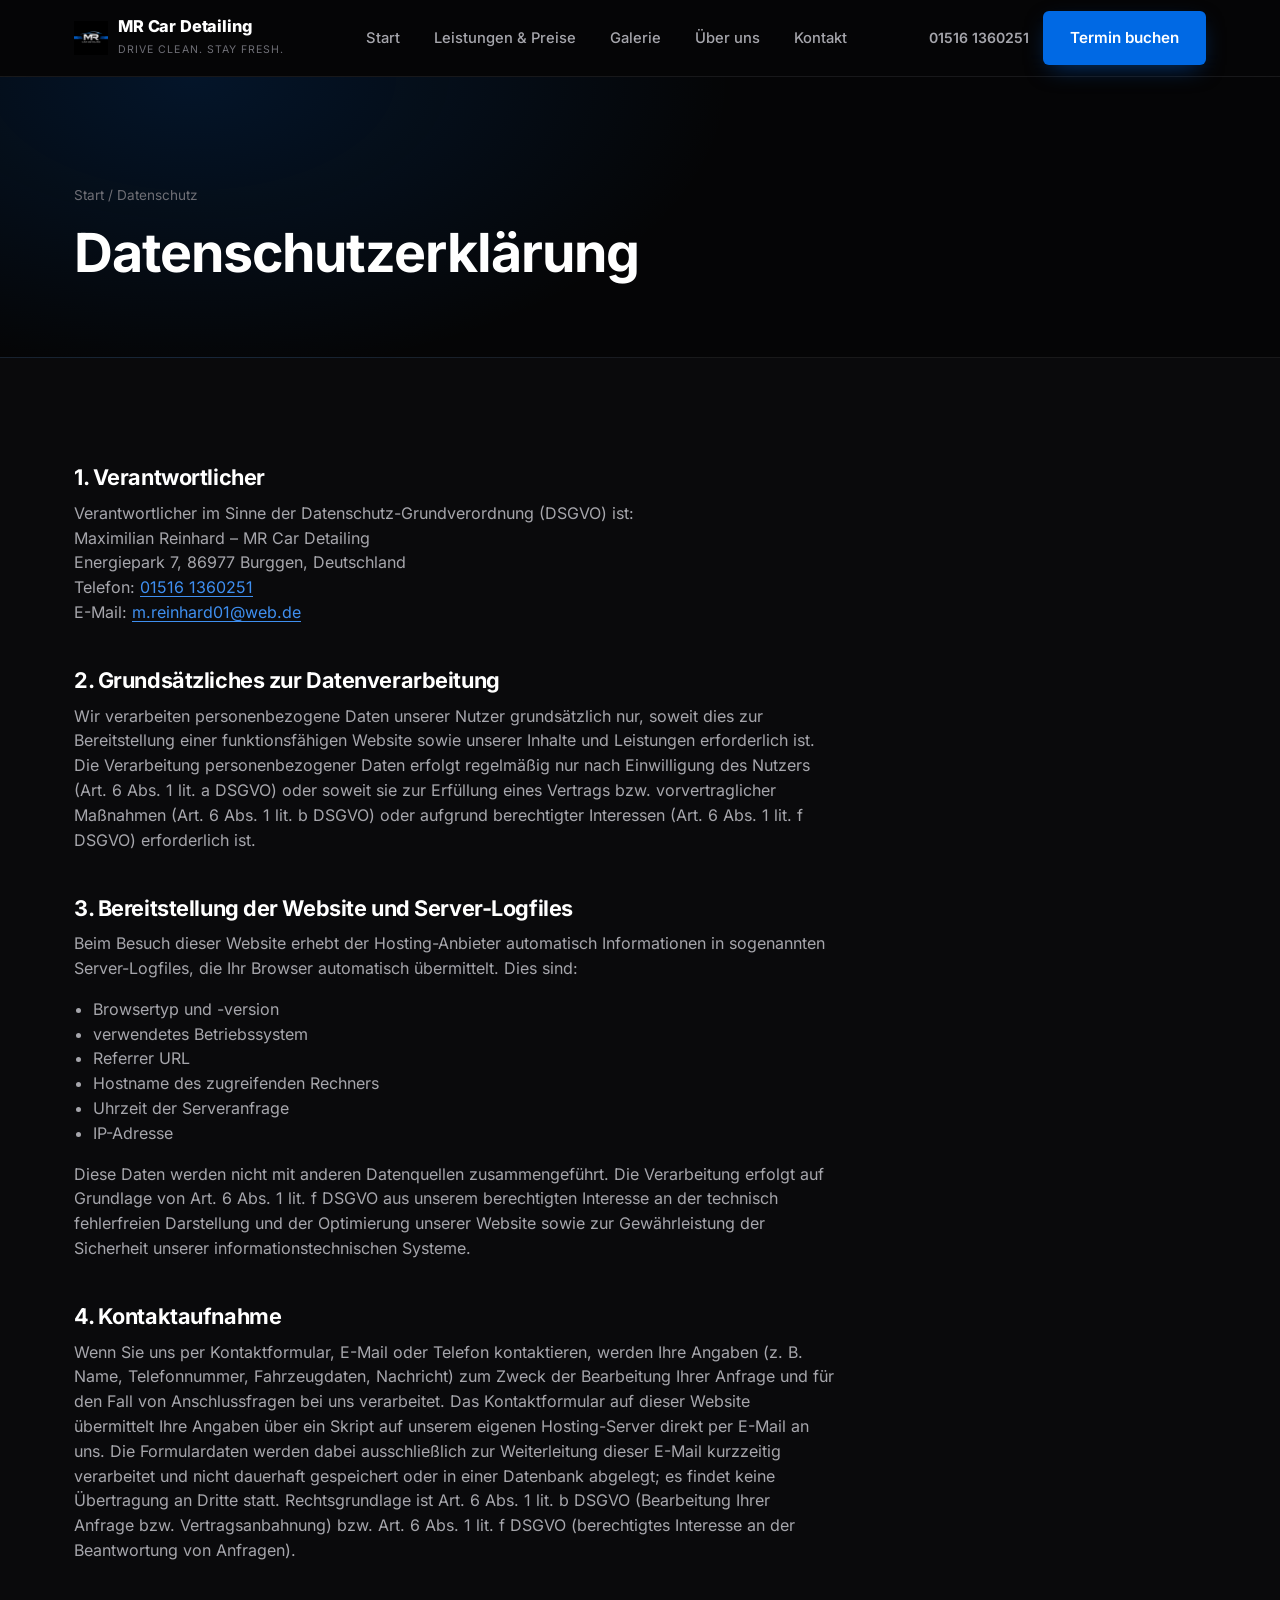
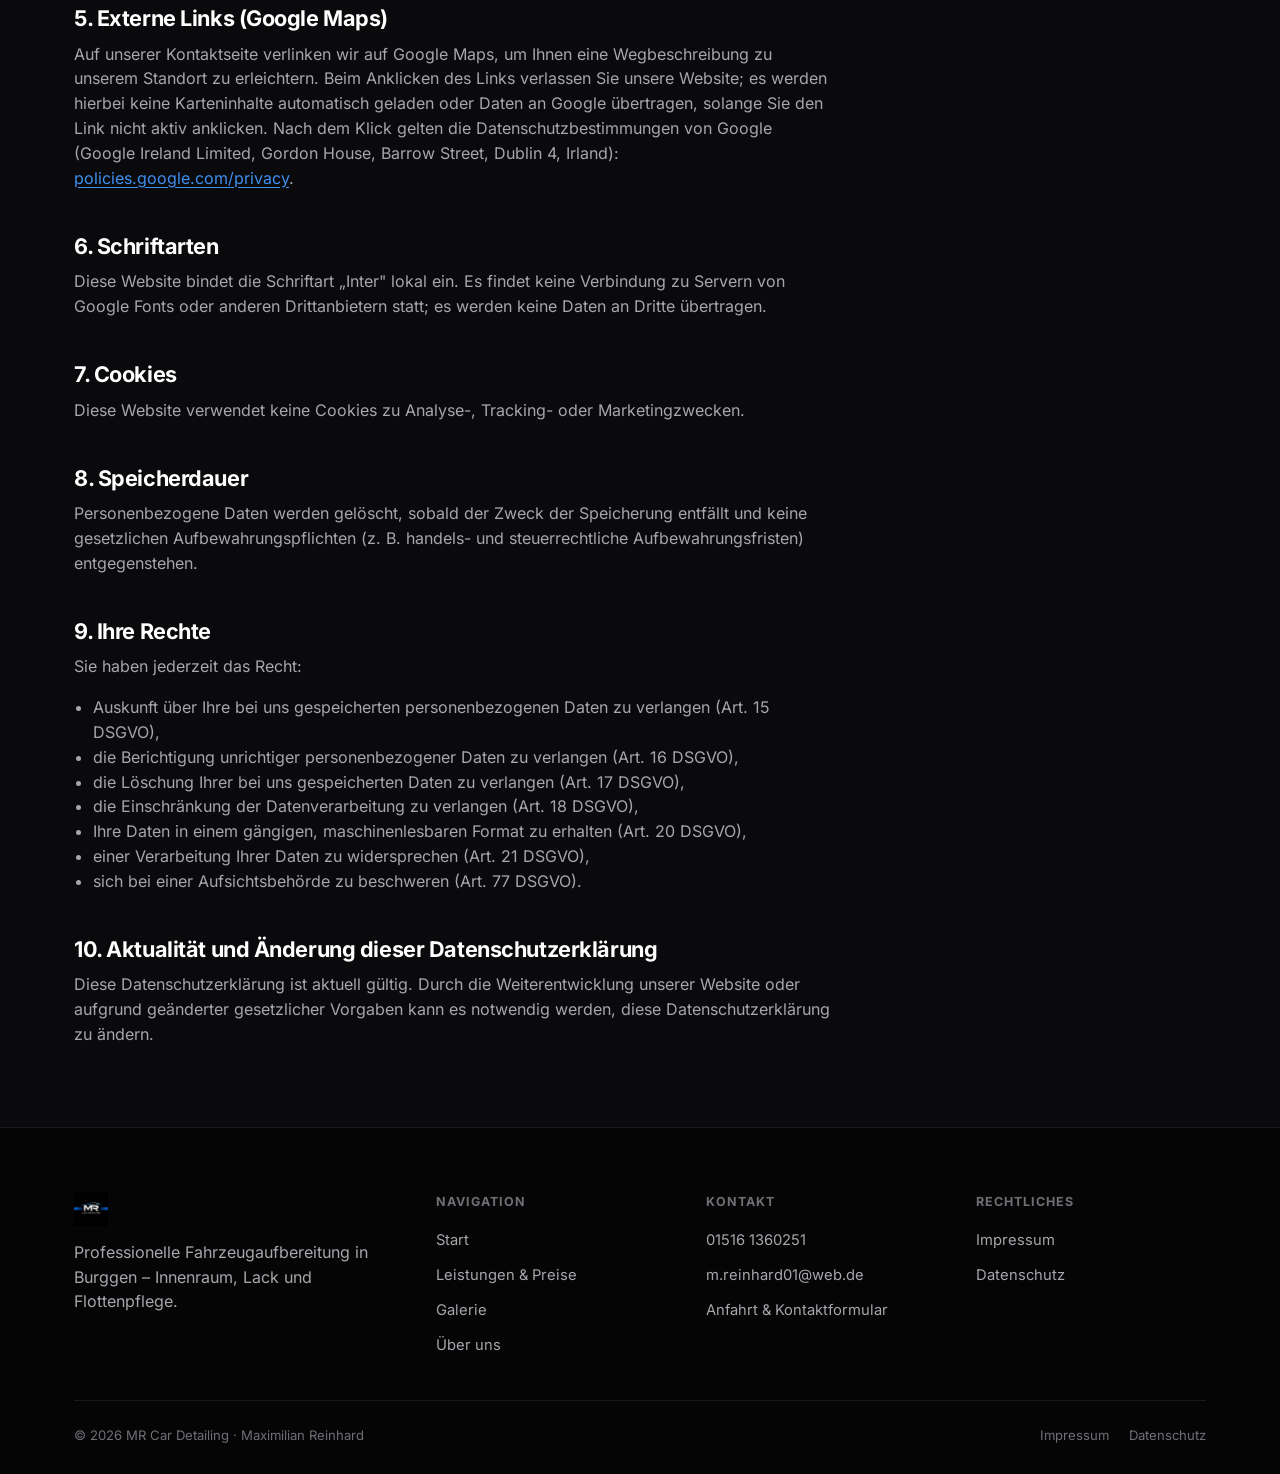
==== commit bc70eab8: "Kontaktformular über serverseitiges PHP-Skript versenden statt mailto-Weiterleitung" ====
--- a/datenschutz.html
+++ b/datenschutz.html
@@ -82,7 +82,7 @@
         <p>Diese Daten werden nicht mit anderen Datenquellen zusammengeführt. Die Verarbeitung erfolgt auf Grundlage von Art. 6 Abs. 1 lit. f DSGVO aus unserem berechtigten Interesse an der technisch fehlerfreien Darstellung und der Optimierung unserer Website sowie zur Gewährleistung der Sicherheit unserer informationstechnischen Systeme.</p>
 
         <h2>4. Kontaktaufnahme</h2>
-        <p>Wenn Sie uns per Kontaktformular, E-Mail oder Telefon kontaktieren, werden Ihre Angaben (z. B. Name, Telefonnummer, Fahrzeugdaten, Nachricht) zum Zweck der Bearbeitung Ihrer Anfrage und für den Fall von Anschlussfragen bei uns verarbeitet. Das Kontaktformular auf dieser Website öffnet Ihr lokales E-Mail-Programm und übermittelt Ihre Angaben direkt per E-Mail an uns – es findet keine Übertragung oder Speicherung Ihrer Formulardaten auf einem Server statt. Rechtsgrundlage ist Art. 6 Abs. 1 lit. b DSGVO (Bearbeitung Ihrer Anfrage bzw. Vertragsanbahnung) bzw. Art. 6 Abs. 1 lit. f DSGVO (berechtigtes Interesse an der Beantwortung von Anfragen).</p>
+        <p>Wenn Sie uns per Kontaktformular, E-Mail oder Telefon kontaktieren, werden Ihre Angaben (z. B. Name, Telefonnummer, Fahrzeugdaten, Nachricht) zum Zweck der Bearbeitung Ihrer Anfrage und für den Fall von Anschlussfragen bei uns verarbeitet. Das Kontaktformular auf dieser Website übermittelt Ihre Angaben über ein Skript auf unserem eigenen Hosting-Server direkt per E-Mail an uns. Die Formulardaten werden dabei ausschließlich zur Weiterleitung dieser E-Mail kurzzeitig verarbeitet und nicht dauerhaft gespeichert oder in einer Datenbank abgelegt; es findet keine Übertragung an Dritte statt. Rechtsgrundlage ist Art. 6 Abs. 1 lit. b DSGVO (Bearbeitung Ihrer Anfrage bzw. Vertragsanbahnung) bzw. Art. 6 Abs. 1 lit. f DSGVO (berechtigtes Interesse an der Beantwortung von Anfragen).</p>
 
         <h2>5. Externe Links (Google Maps)</h2>
         <p>Auf unserer Kontaktseite verlinken wir auf Google Maps, um Ihnen eine Wegbeschreibung zu unserem Standort zu erleichtern. Beim Anklicken des Links verlassen Sie unsere Website; es werden hierbei keine Karteninhalte automatisch geladen oder Daten an Google übertragen, solange Sie den Link nicht aktiv anklicken. Nach dem Klick gelten die Datenschutzbestimmungen von Google (Google Ireland Limited, Gordon House, Barrow Street, Dublin 4, Irland): <a href="https://policies.google.com/privacy" target="_blank" rel="noopener">policies.google.com/privacy</a>.</p>
--- a/assets/css/style.css
+++ b/assets/css/style.css
@@ -542,6 +542,10 @@
 }
 textarea { resize: vertical; min-height: 120px; }
 .form-note { font-size: 0.8rem; color: var(--fg-faint); }
+.form-honeypot { position: absolute; left: -9999px; width: 1px; height: 1px; overflow: hidden; }
+.form-status { font-size: 0.88rem; font-weight: 500; margin: 0; min-height: 0; }
+.form-status.is-success { color: #4ade80; }
+.form-status.is-error { color: #f87171; }
 
 /* ---------- Vehicle cards ---------- */
 .vehicle-card {
